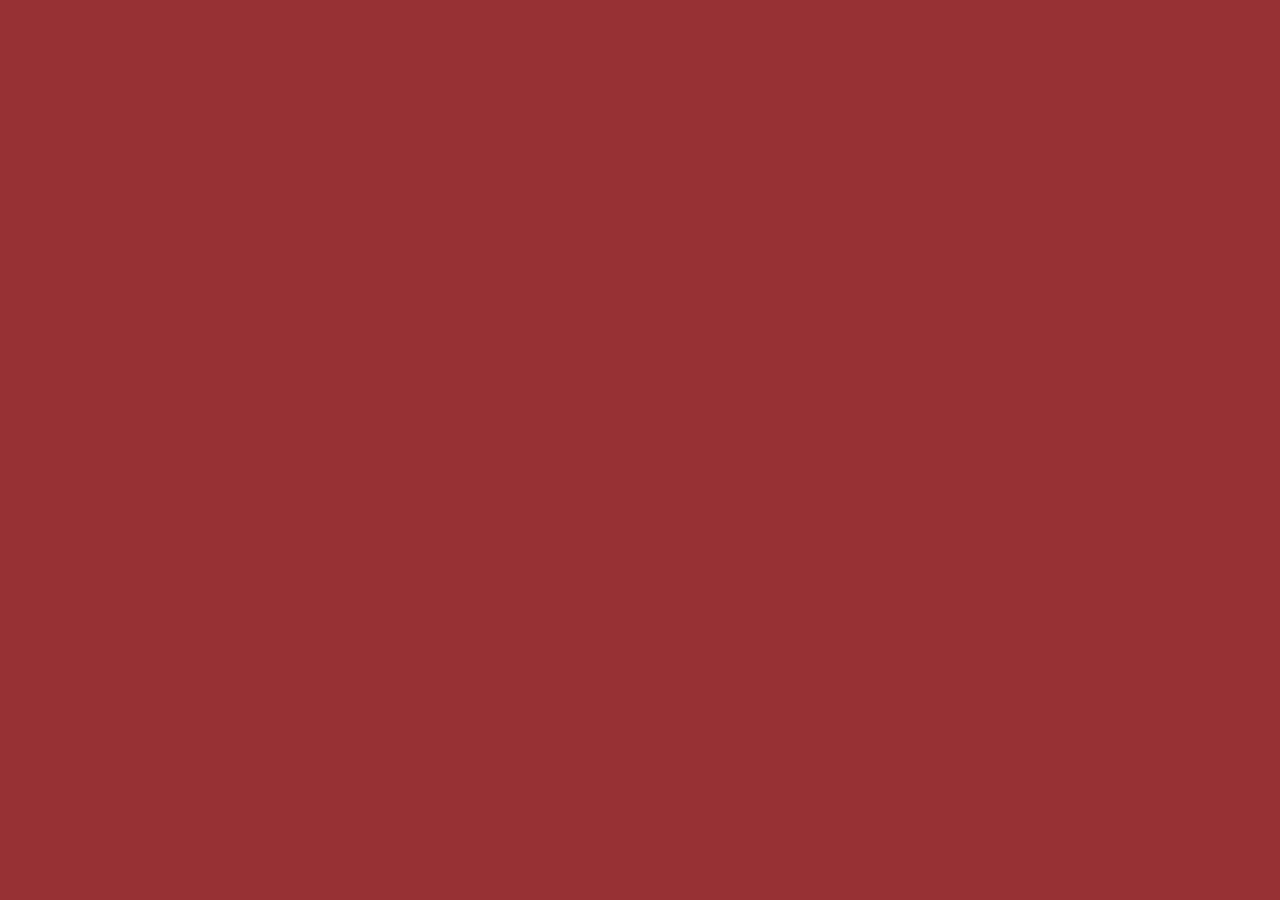
==== index.html @ 946d368d "1-26-4" ====
<!DOCTYPE html><html><head><meta charset=utf-8><meta name=viewport content="width=device-width,initial-scale=1,maximum-scale=1,minimum-scale=1,user-scalable=no"><title>萌犬送福大作战</title><link href=./luckydogs/static/css/app.13592c2b11ee13eb60f9be2b9f9ab841.css rel=stylesheet></head><body><div id=app></div><script type=text/javascript src=./luckydogs/static/js/manifest.7bb58eb8ca675cef51d9.js></script><script type=text/javascript src=./luckydogs/static/js/vendor.eeddb4b71aab21c08e44.js></script><script type=text/javascript src=./luckydogs/static/js/app.89f06bff2042de2511dc.js></script></body></html>
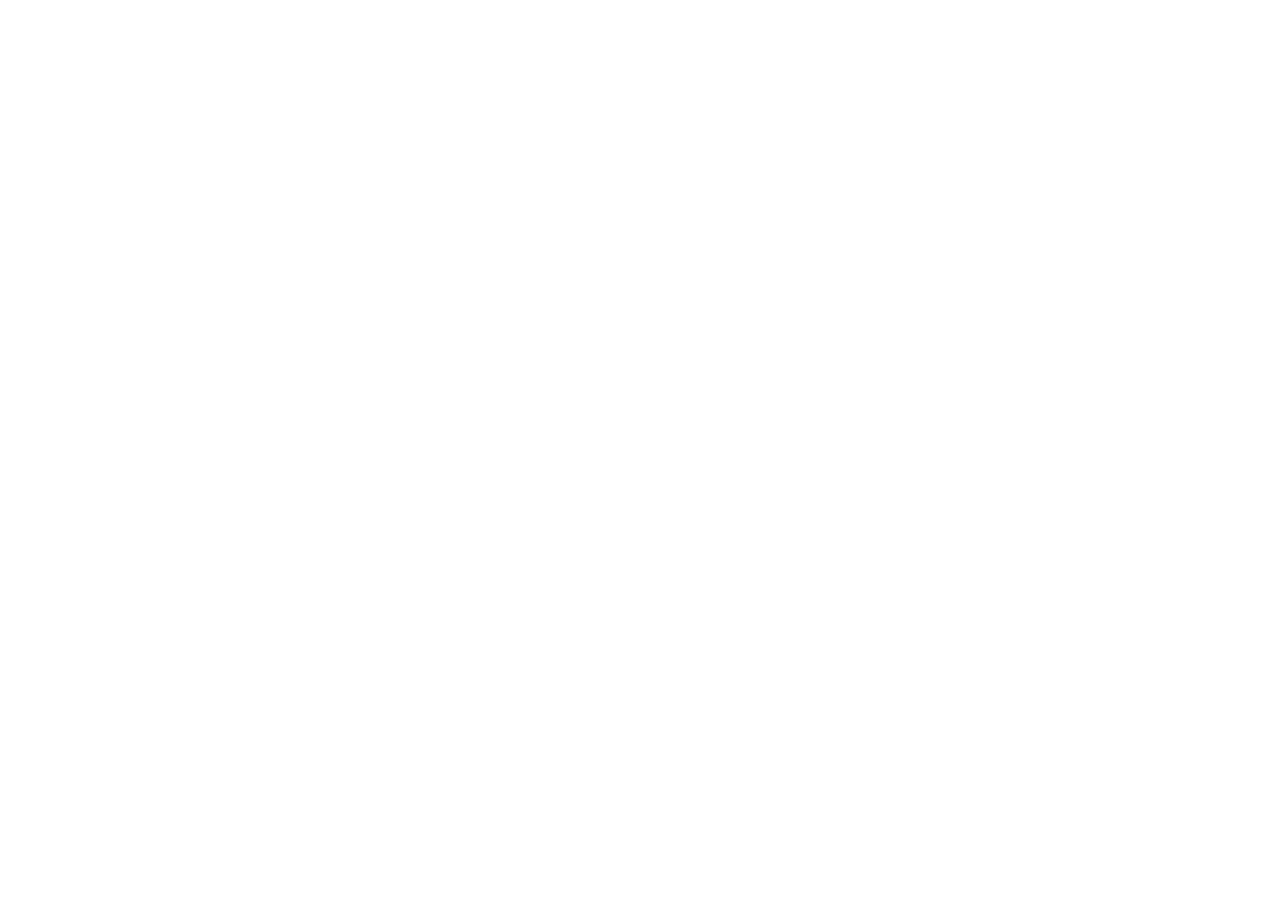
==== commit f52b3389: "323-2" ====
--- a/index.html
+++ b/index.html
@@ -1 +1,7 @@
-<!DOCTYPE html><html><head><meta charset=utf-8><meta name=viewport content="width=device-width,initial-scale=1,maximum-scale=1,minimum-scale=1,user-scalable=no"><title>萌犬送福大作战</title><link href=./luckydogs/static/css/app.13592c2b11ee13eb60f9be2b9f9ab841.css rel=stylesheet></head><body><div id=app></div><script type=text/javascript src=./luckydogs/static/js/manifest.7bb58eb8ca675cef51d9.js></script><script type=text/javascript src=./luckydogs/static/js/vendor.eeddb4b71aab21c08e44.js></script><script type=text/javascript src=./luckydogs/static/js/app.89f06bff2042de2511dc.js></script></body></html>+<!DOCTYPE html><html><head><meta charset=utf-8><meta name=viewport content="width=device-width,initial-scale=1,maximum-scale=1,minimum-scale=1,user-scalable=no"><title>萌犬送福大作战</title><link href=./static/css/app.b87b1d4ae7add8fd95c339cacbd5d37b.css rel=stylesheet></head><body><div id=app></div><script type=text/javascript src=./static/js/manifest.145e824019c29d4c7b21.js></script><script type=text/javascript src=./static/js/vendor.69fe492b3f1100c84ab7.js></script><script type=text/javascript src=./static/js/app.f55ac172d1a75198b82c.js></script></body><script>var _hmt = _hmt || [];
+    (function() {
+      var hm = document.createElement("script");
+      hm.src = "https://hm.baidu.com/hm.js?90b88ccd6c4290fc4cfdcd691fbe4b3a";
+      var s = document.getElementsByTagName("script")[0]; 
+      s.parentNode.insertBefore(hm, s);
+    })();</script></html>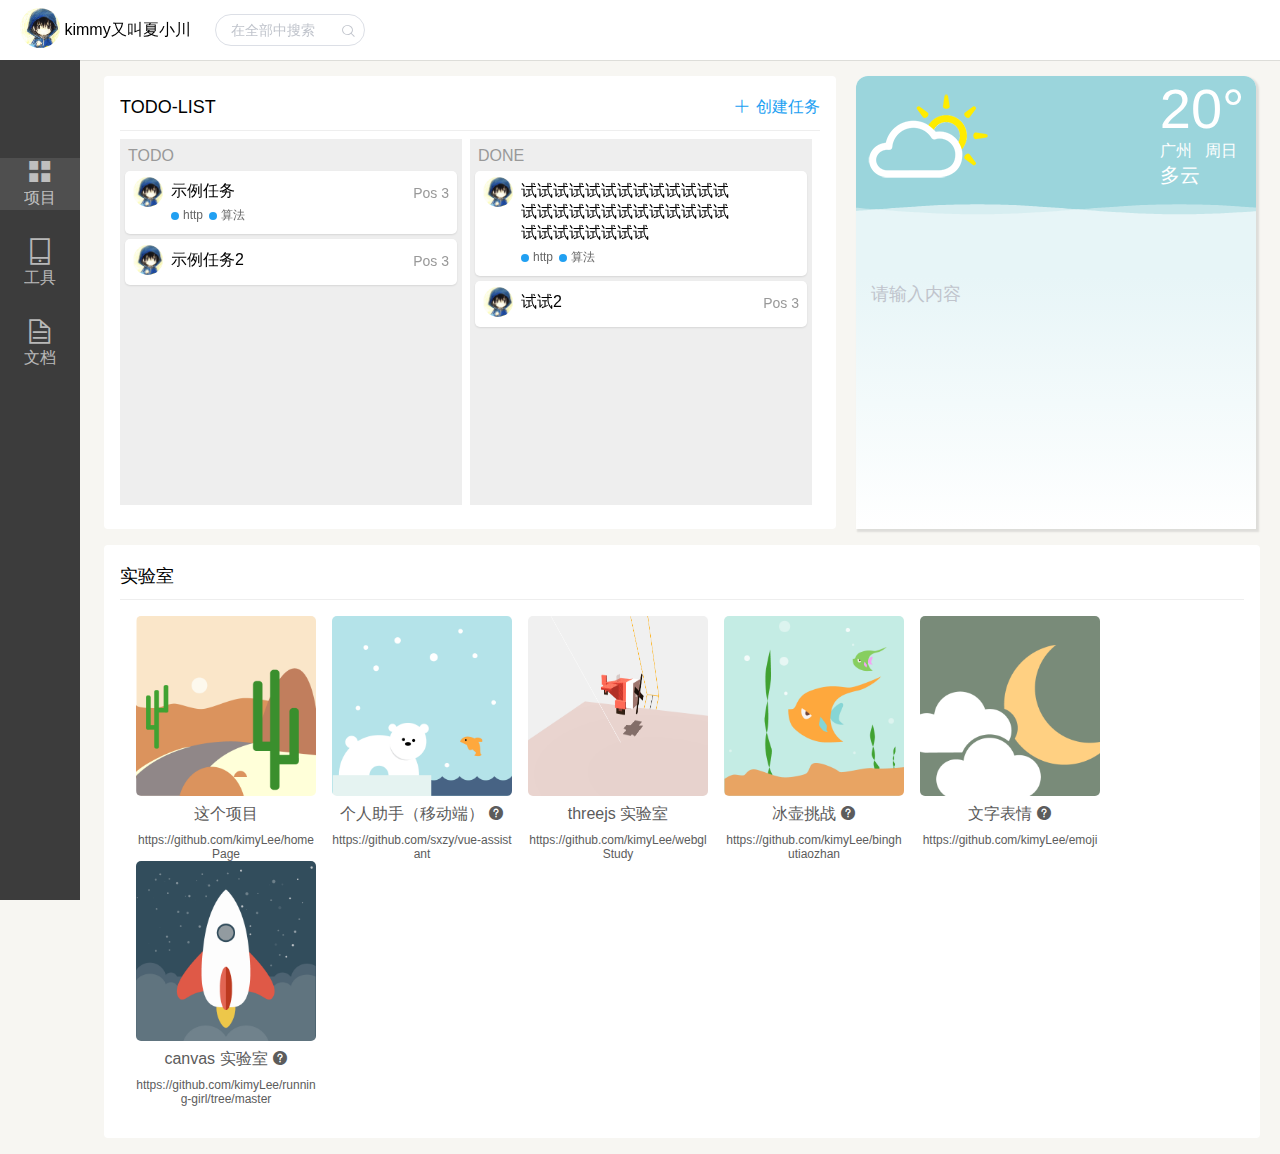
==== commit 65ba24da: "init home" ====
--- a/index.html
+++ b/index.html
@@ -1,7 +1 @@
-<!DOCTYPE html><html><head><meta charset=utf-8><meta name=viewport content="width=device-width,initial-scale=1,maximum-scale=1,minimum-scale=1,user-scalable=no"><title>萌犬送福大作战</title><link href=./static/css/app.b87b1d4ae7add8fd95c339cacbd5d37b.css rel=stylesheet></head><body><div id=app></div><script type=text/javascript src=./static/js/manifest.145e824019c29d4c7b21.js></script><script type=text/javascript src=./static/js/vendor.69fe492b3f1100c84ab7.js></script><script type=text/javascript src=./static/js/app.f55ac172d1a75198b82c.js></script></body><script>var _hmt = _hmt || [];
-    (function() {
-      var hm = document.createElement("script");
-      hm.src = "https://hm.baidu.com/hm.js?90b88ccd6c4290fc4cfdcd691fbe4b3a";
-      var s = document.getElementsByTagName("script")[0]; 
-      s.parentNode.insertBefore(hm, s);
-    })();</script></html>+<!DOCTYPE html><html><head><meta charset=utf-8><meta name=viewport content="width=device-width,initial-scale=1"><title>blog-example</title><link href=./static/css/app.a8482140f6b24bd8ed94848c9e9f2613.css rel=stylesheet></head><body><div id=app></div><script src=./static/js/d3.min.js></script><script type=text/javascript src=./static/js/manifest.3ad1d5771e9b13dbdad2.js></script><script type=text/javascript src=./static/js/vendor.78648ab3e027911949c4.js></script><script type=text/javascript src=./static/js/app.28ad720c6a4c781370de.js></script></body></html>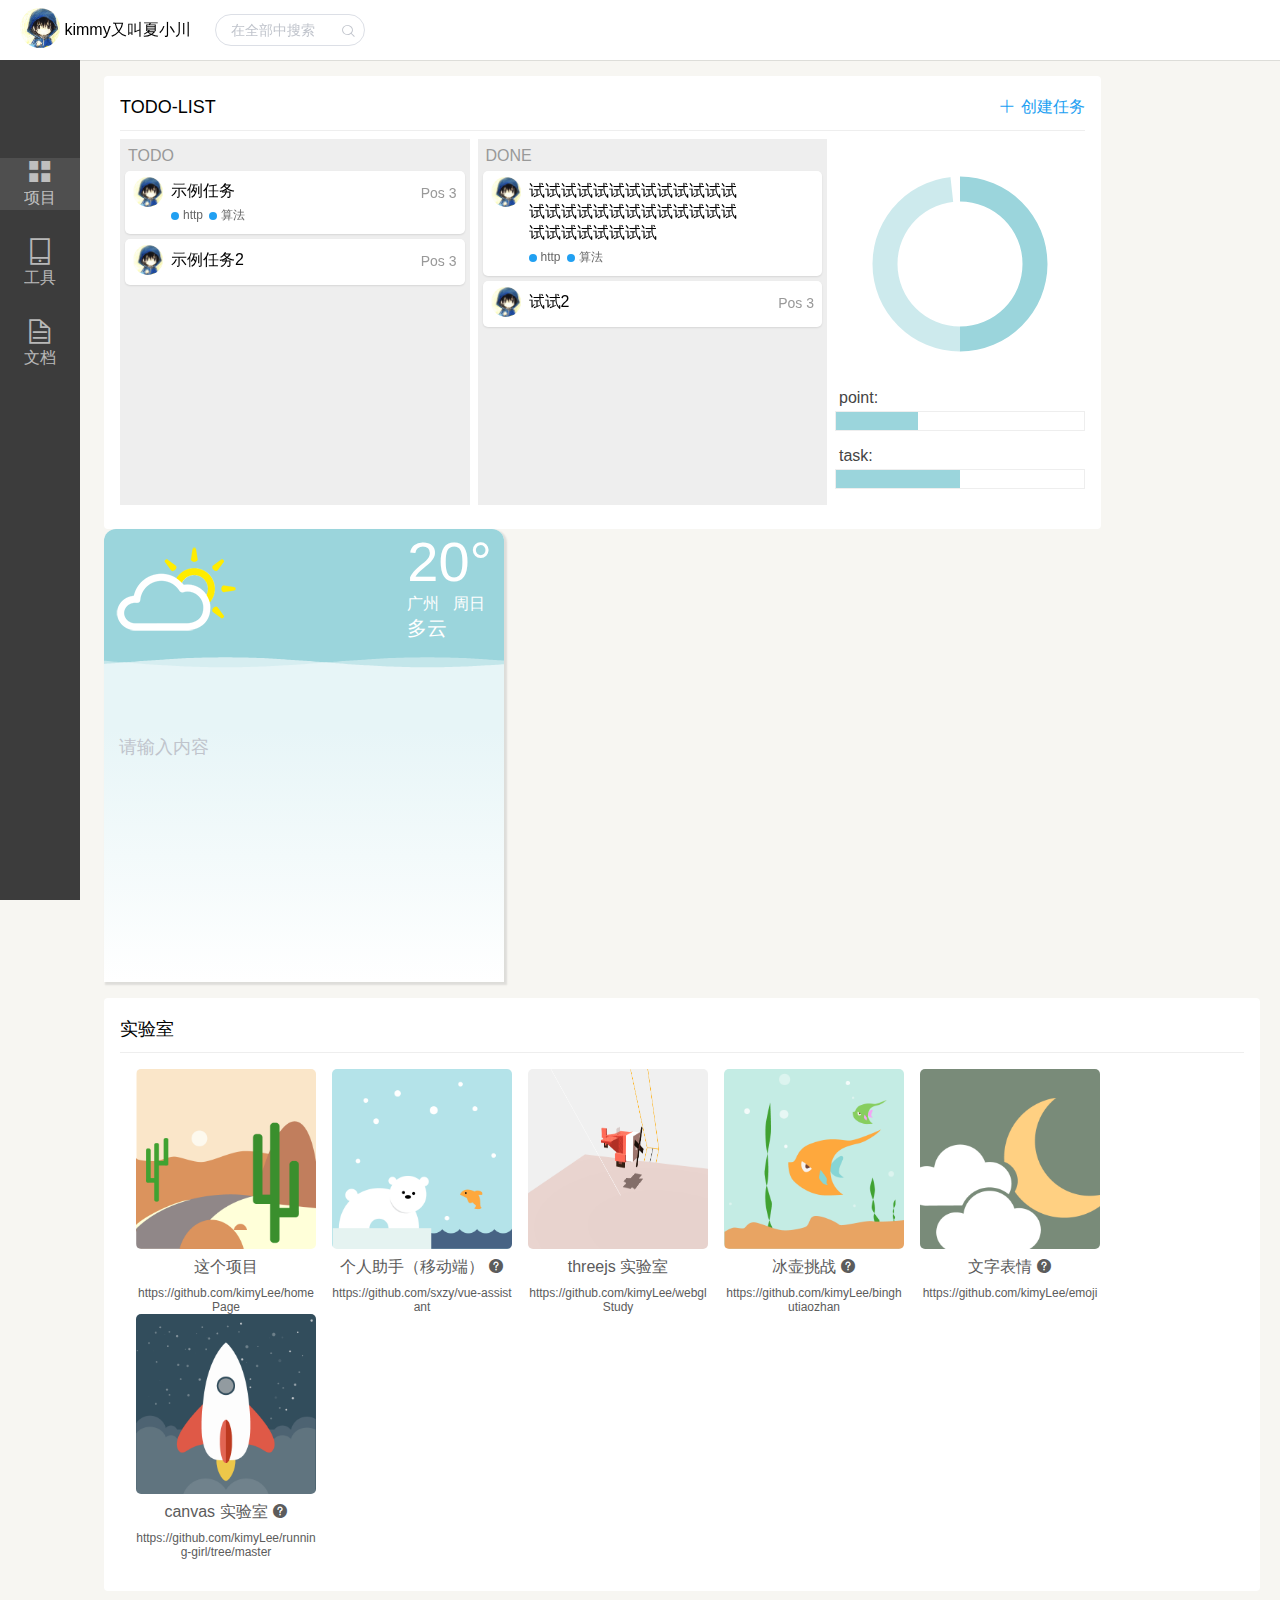
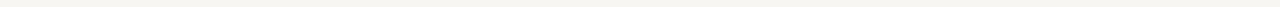
==== commit 76fca64b: "chart" ====
--- a/index.html
+++ b/index.html
@@ -1 +1 @@
-<!DOCTYPE html><html><head><meta charset=utf-8><meta name=viewport content="width=device-width,initial-scale=1"><title>blog-example</title><link href=./static/css/app.a8482140f6b24bd8ed94848c9e9f2613.css rel=stylesheet></head><body><div id=app></div><script src=./static/js/d3.min.js></script><script type=text/javascript src=./static/js/manifest.3ad1d5771e9b13dbdad2.js></script><script type=text/javascript src=./static/js/vendor.78648ab3e027911949c4.js></script><script type=text/javascript src=./static/js/app.28ad720c6a4c781370de.js></script></body></html>+<!DOCTYPE html><html><head><meta charset=utf-8><meta name=viewport content="width=device-width,initial-scale=1"><title>blog-example</title><link href=./static/css/app.27b31dd74aba42b435496f93b4453b9c.css rel=stylesheet></head><body><div id=app></div><script src=./static/js/d3.min.js></script><script type=text/javascript src=./static/js/manifest.3ad1d5771e9b13dbdad2.js></script><script type=text/javascript src=./static/js/vendor.a0183f38f71bbddcbe54.js></script><script type=text/javascript src=./static/js/app.ecc05a9c1922e82cc8c4.js></script></body></html>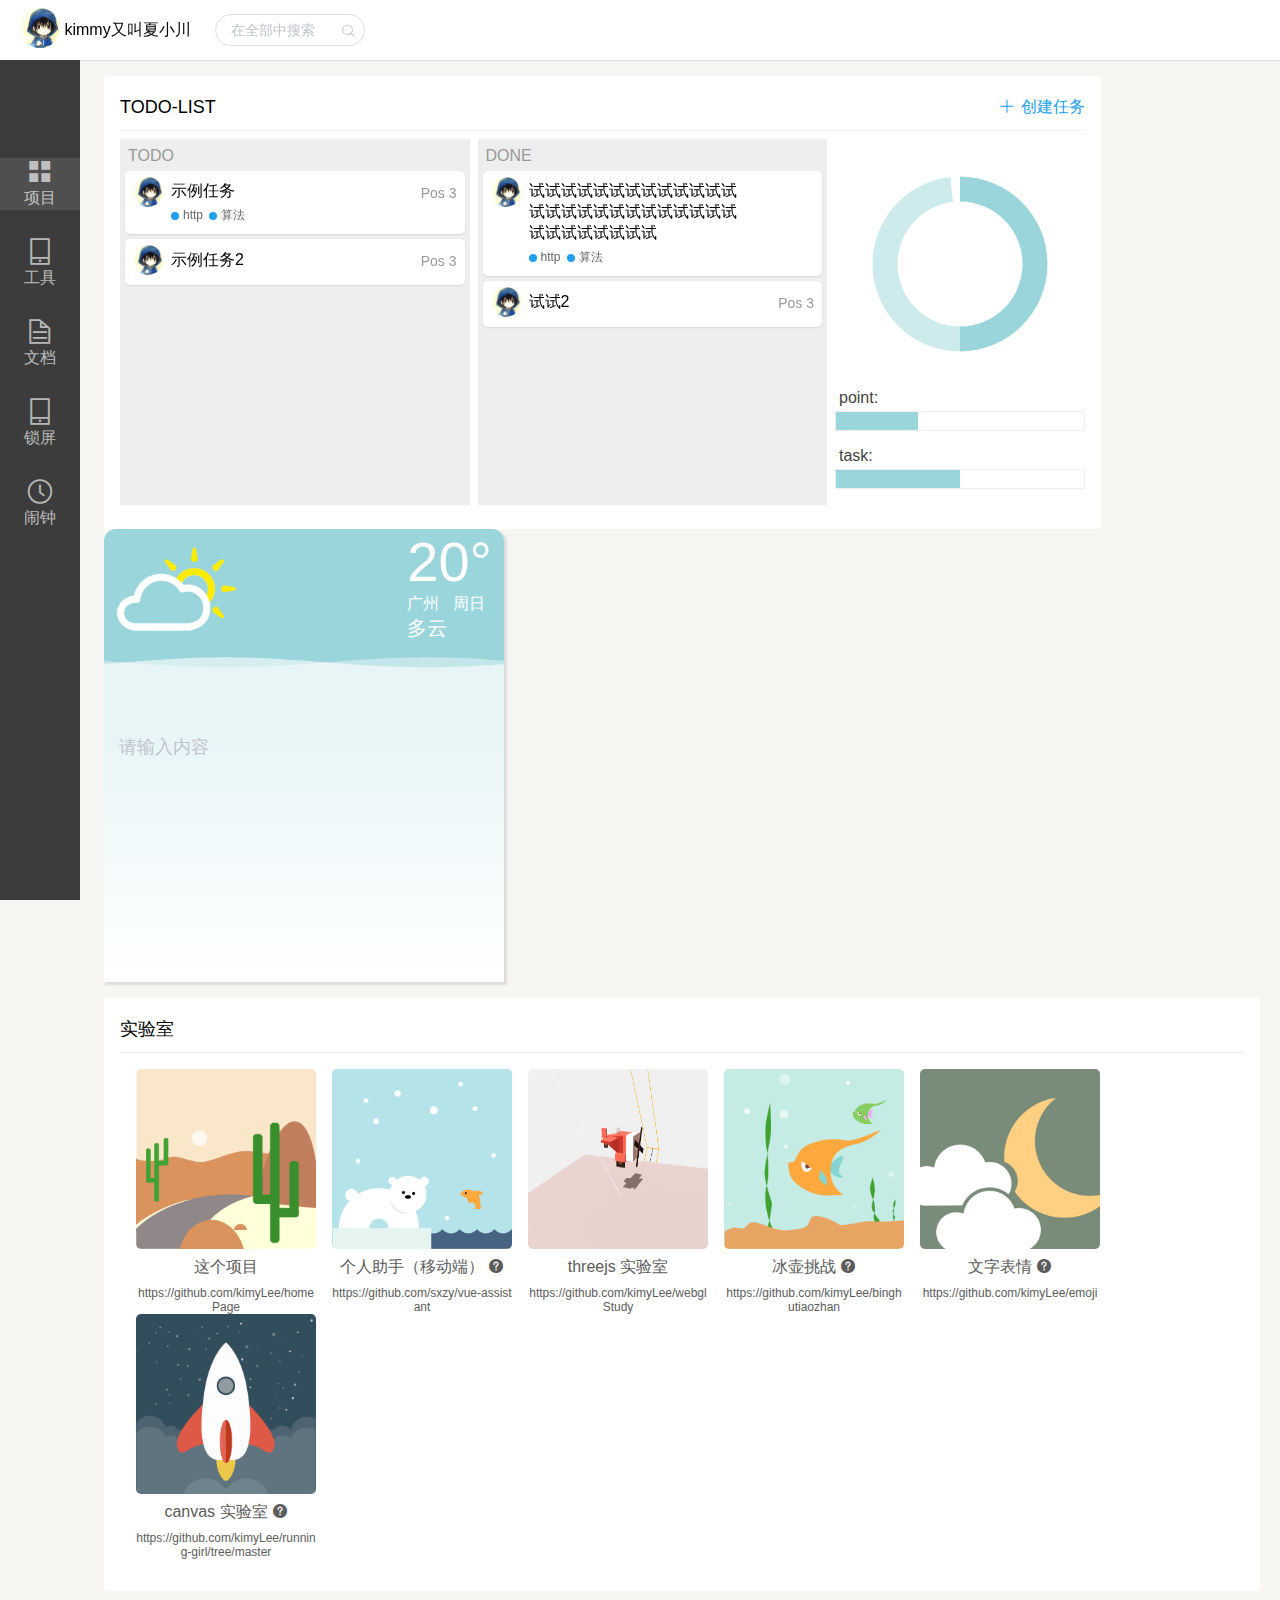
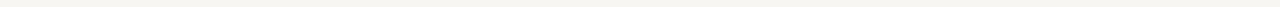
==== commit 42bc6551: "notify" ====
--- a/index.html
+++ b/index.html
@@ -1 +1 @@
-<!DOCTYPE html><html><head><meta charset=utf-8><meta name=viewport content="width=device-width,initial-scale=1"><title>blog-example</title><link href=./static/css/app.27b31dd74aba42b435496f93b4453b9c.css rel=stylesheet></head><body><div id=app></div><script src=./static/js/d3.min.js></script><script type=text/javascript src=./static/js/manifest.3ad1d5771e9b13dbdad2.js></script><script type=text/javascript src=./static/js/vendor.a0183f38f71bbddcbe54.js></script><script type=text/javascript src=./static/js/app.ecc05a9c1922e82cc8c4.js></script></body></html>+<!DOCTYPE html><html><head><meta charset=utf-8><meta name=viewport content="width=device-width,initial-scale=1"><title>blog-example</title><link href=./static/css/app.b2982c51687640d96f7a6409b7045962.css rel=stylesheet></head><body><div id=app></div><script src=./static/js/d3.min.js></script><script type=text/javascript src=./static/js/manifest.3ad1d5771e9b13dbdad2.js></script><script type=text/javascript src=./static/js/vendor.46535d78d7eb275bf2df.js></script><script type=text/javascript src=./static/js/app.c7394bc2ec7d8a880ee0.js></script></body></html>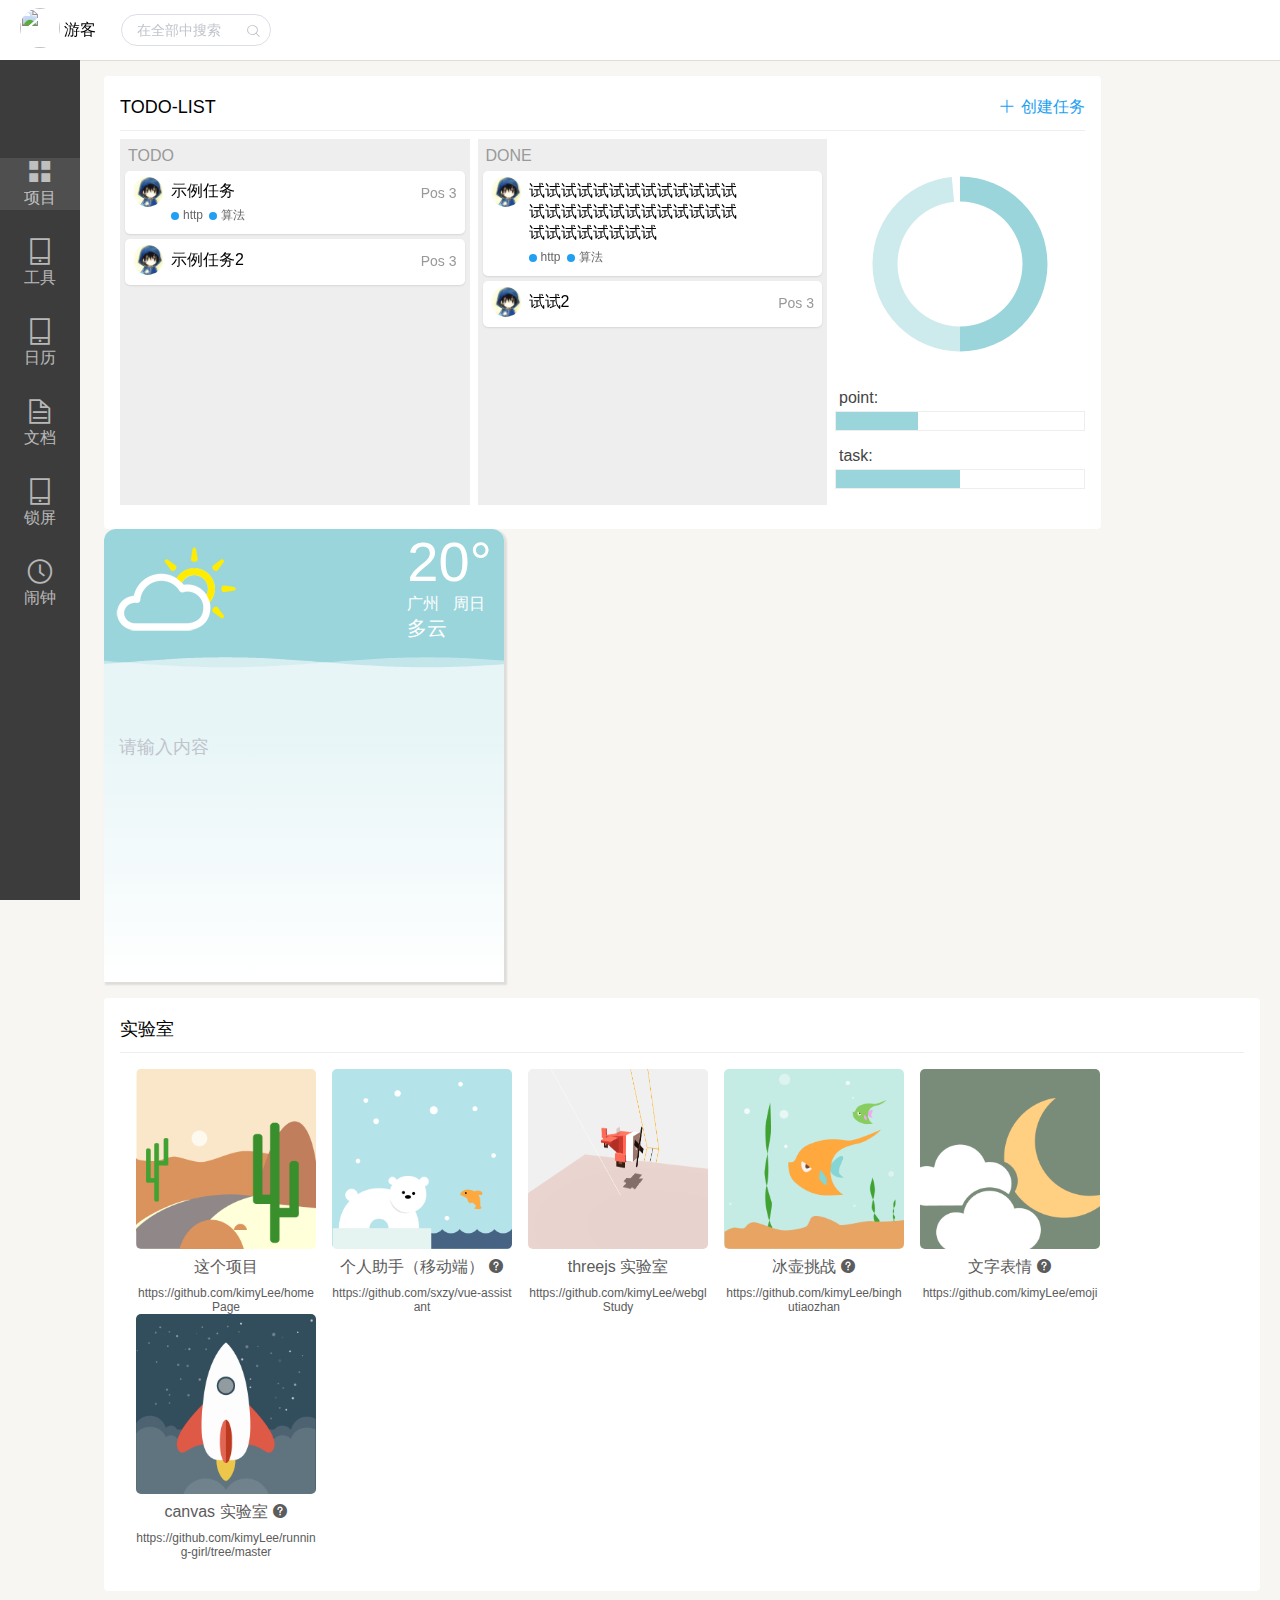
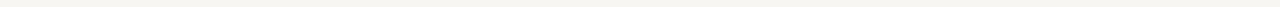
==== commit 317306f6: "new version" ====
--- a/index.html
+++ b/index.html
@@ -1 +1 @@
-<!DOCTYPE html><html><head><meta charset=utf-8><meta name=viewport content="width=device-width,initial-scale=1"><title>blog-example</title><link href=./static/css/app.b2982c51687640d96f7a6409b7045962.css rel=stylesheet></head><body><div id=app></div><script src=./static/js/d3.min.js></script><script type=text/javascript src=./static/js/manifest.3ad1d5771e9b13dbdad2.js></script><script type=text/javascript src=./static/js/vendor.46535d78d7eb275bf2df.js></script><script type=text/javascript src=./static/js/app.c7394bc2ec7d8a880ee0.js></script></body></html>+<!DOCTYPE html><html><head><meta charset=utf-8><meta name=viewport content="width=device-width,initial-scale=1"><title>blog-example</title><link href=./static/css/app.4675f4607f0ebc9ffa306dbad53f4835.css rel=stylesheet></head><body><div id=app></div><script src=./static/js/d3.min.js></script><script type=text/javascript src=./static/js/manifest.3ad1d5771e9b13dbdad2.js></script><script type=text/javascript src=./static/js/vendor.67d28f5cfaf9292f4d68.js></script><script type=text/javascript src=./static/js/app.d911cf55041dde6c4a4a.js></script></body></html>